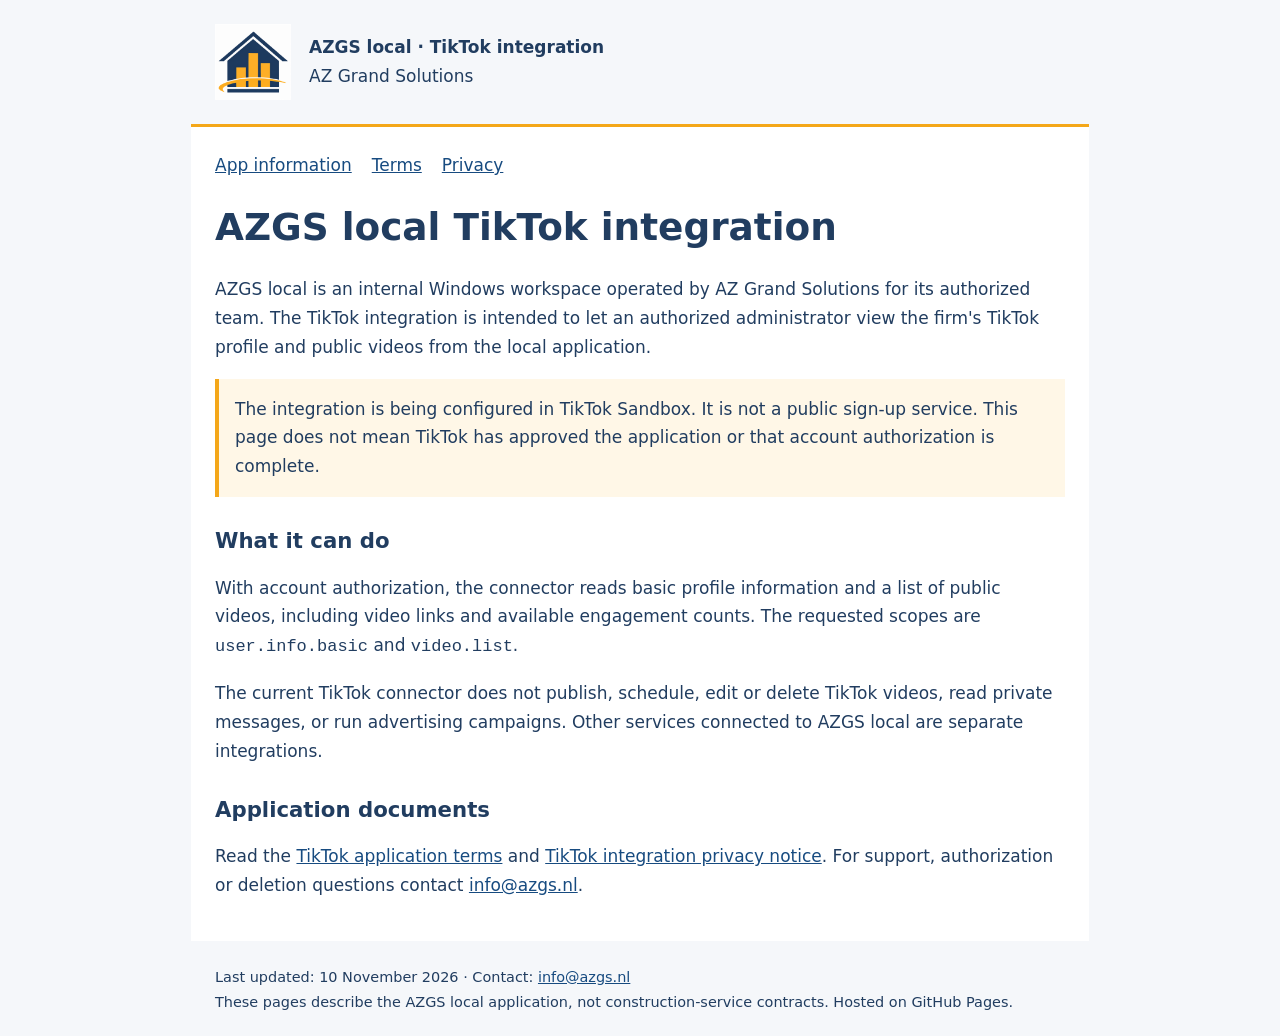
==== index.html @ 7a42319d "Add TikTok application terms and privacy pages" ====
<!doctype html><html lang="en"><head><meta charset="utf-8"><meta name="viewport" content="width=device-width,initial-scale=1"><meta name="description" content="AZGS local TikTok integration: application information, terms and privacy."><title>AZGS local TikTok integration | AZGS local TikTok</title><link rel="stylesheet" href="./assets/style.css"></head><body><header><img src="./assets/azgs-icon.png" alt="AZ Grand Solutions logo"><div><strong>AZGS local · TikTok integration</strong><br>AZ Grand Solutions</div></header><main><nav aria-label="Legal navigation"><a href="./index.html">App information</a><a href="./tiktok-terms/">Terms</a><a href="./tiktok-privacy/">Privacy</a></nav><h1>AZGS local TikTok integration</h1><p>AZGS local is an internal Windows workspace operated by AZ Grand Solutions for its authorized team. The TikTok integration is intended to let an authorized administrator view the firm's TikTok profile and public videos from the local application.</p><p class="note">The integration is being configured in TikTok Sandbox. It is not a public sign-up service. This page does not mean TikTok has approved the application or that account authorization is complete.</p><h2>What it can do</h2><p>With account authorization, the connector reads basic profile information and a list of public videos, including video links and available engagement counts. The requested scopes are <code>user.info.basic</code> and <code>video.list</code>.</p><p>The current TikTok connector does not publish, schedule, edit or delete TikTok videos, read private messages, or run advertising campaigns. Other services connected to AZGS local are separate integrations.</p><h2>Application documents</h2><p>Read the <a href="tiktok-terms/">TikTok application terms</a> and <a href="tiktok-privacy/">TikTok integration privacy notice</a>. For support, authorization or deletion questions contact <a href="mailto:info@azgs.nl">info@azgs.nl</a>.</p></main><footer>Last updated: 10 November 2026 · Contact: <a href="mailto:info@azgs.nl">info@azgs.nl</a><br>These pages describe the AZGS local application, not construction-service contracts. Hosted on GitHub Pages.</footer></body></html>
---- assets/style.css ----
:root{font:17px/1.7 system-ui,sans-serif;color:#213d60;background:#f5f7fa}body{margin:0}header,main,footer{max-width:850px;margin:auto;padding:24px}header{display:flex;align-items:center;gap:18px;border-bottom:3px solid #f4a719}header img{width:76px;height:76px}nav a{margin-right:20px}a{color:#174b80}main{background:white}h1{line-height:1.2;font-size:2.2rem}h2{line-height:1.35;margin-top:30px;font-size:1.25rem}.note{padding:16px;border-left:4px solid #f4a719;background:#fff7e7}footer{font-size:.85rem}code{overflow-wrap:anywhere}@media(max-width:540px){header,main,footer{padding:18px}h1{font-size:1.8rem}}
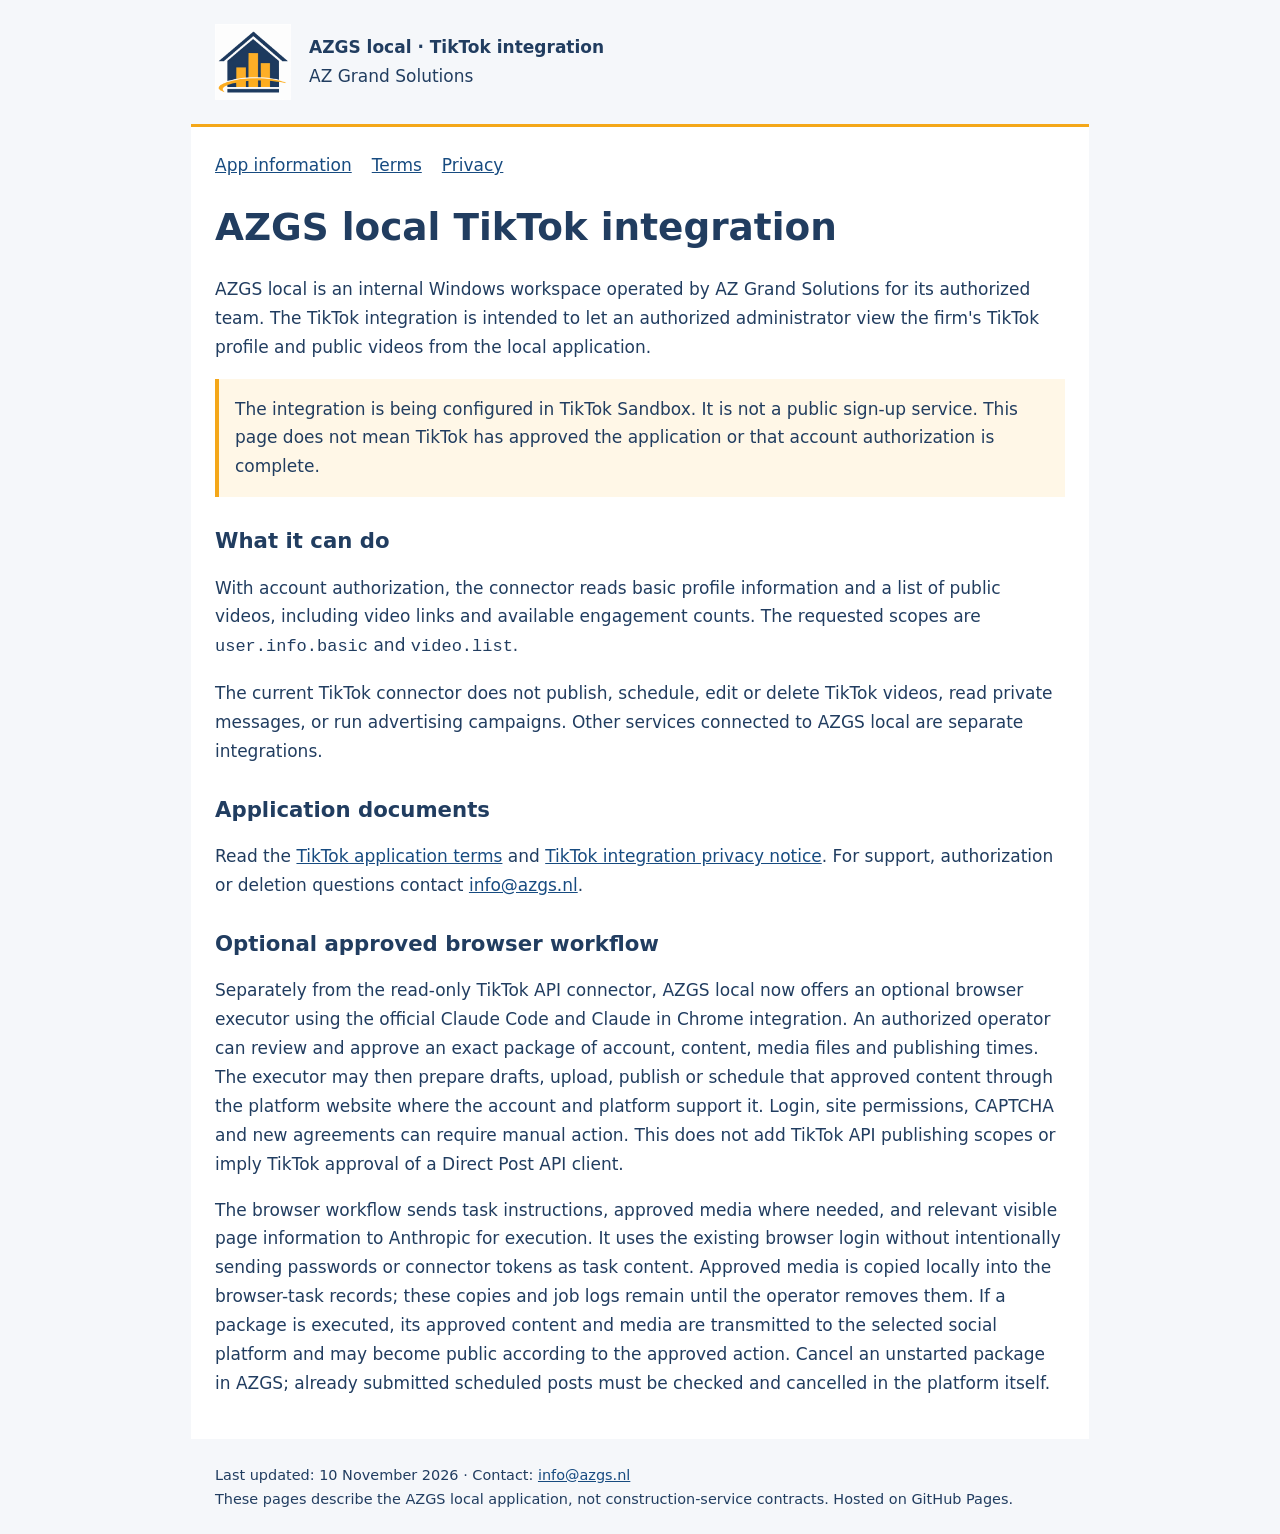
==== commit 40ffff18: "Describe approved Chrome publishing workflow" ====
--- a/index.html
+++ b/index.html
@@ -1 +1 @@
-<!doctype html><html lang="en"><head><meta charset="utf-8"><meta name="viewport" content="width=device-width,initial-scale=1"><meta name="description" content="AZGS local TikTok integration: application information, terms and privacy."><title>AZGS local TikTok integration | AZGS local TikTok</title><link rel="stylesheet" href="./assets/style.css"></head><body><header><img src="./assets/azgs-icon.png" alt="AZ Grand Solutions logo"><div><strong>AZGS local · TikTok integration</strong><br>AZ Grand Solutions</div></header><main><nav aria-label="Legal navigation"><a href="./index.html">App information</a><a href="./tiktok-terms/">Terms</a><a href="./tiktok-privacy/">Privacy</a></nav><h1>AZGS local TikTok integration</h1><p>AZGS local is an internal Windows workspace operated by AZ Grand Solutions for its authorized team. The TikTok integration is intended to let an authorized administrator view the firm's TikTok profile and public videos from the local application.</p><p class="note">The integration is being configured in TikTok Sandbox. It is not a public sign-up service. This page does not mean TikTok has approved the application or that account authorization is complete.</p><h2>What it can do</h2><p>With account authorization, the connector reads basic profile information and a list of public videos, including video links and available engagement counts. The requested scopes are <code>user.info.basic</code> and <code>video.list</code>.</p><p>The current TikTok connector does not publish, schedule, edit or delete TikTok videos, read private messages, or run advertising campaigns. Other services connected to AZGS local are separate integrations.</p><h2>Application documents</h2><p>Read the <a href="tiktok-terms/">TikTok application terms</a> and <a href="tiktok-privacy/">TikTok integration privacy notice</a>. For support, authorization or deletion questions contact <a href="mailto:info@azgs.nl">info@azgs.nl</a>.</p></main><footer>Last updated: 10 November 2026 · Contact: <a href="mailto:info@azgs.nl">info@azgs.nl</a><br>These pages describe the AZGS local application, not construction-service contracts. Hosted on GitHub Pages.</footer></body></html>+<!doctype html><html lang="en"><head><meta charset="utf-8"><meta name="viewport" content="width=device-width,initial-scale=1"><meta name="description" content="AZGS local TikTok integration: application information, terms and privacy."><title>AZGS local TikTok integration | AZGS local TikTok</title><link rel="stylesheet" href="./assets/style.css"></head><body><header><img src="./assets/azgs-icon.png" alt="AZ Grand Solutions logo"><div><strong>AZGS local · TikTok integration</strong><br>AZ Grand Solutions</div></header><main><nav aria-label="Legal navigation"><a href="./index.html">App information</a><a href="./tiktok-terms/">Terms</a><a href="./tiktok-privacy/">Privacy</a></nav><h1>AZGS local TikTok integration</h1><p>AZGS local is an internal Windows workspace operated by AZ Grand Solutions for its authorized team. The TikTok integration is intended to let an authorized administrator view the firm's TikTok profile and public videos from the local application.</p><p class="note">The integration is being configured in TikTok Sandbox. It is not a public sign-up service. This page does not mean TikTok has approved the application or that account authorization is complete.</p><h2>What it can do</h2><p>With account authorization, the connector reads basic profile information and a list of public videos, including video links and available engagement counts. The requested scopes are <code>user.info.basic</code> and <code>video.list</code>.</p><p>The current TikTok connector does not publish, schedule, edit or delete TikTok videos, read private messages, or run advertising campaigns. Other services connected to AZGS local are separate integrations.</p><h2>Application documents</h2><p>Read the <a href="tiktok-terms/">TikTok application terms</a> and <a href="tiktok-privacy/">TikTok integration privacy notice</a>. For support, authorization or deletion questions contact <a href="mailto:info@azgs.nl">info@azgs.nl</a>.</p><h2>Optional approved browser workflow</h2><p>Separately from the read-only TikTok API connector, AZGS local now offers an optional browser executor using the official Claude Code and Claude in Chrome integration. An authorized operator can review and approve an exact package of account, content, media files and publishing times. The executor may then prepare drafts, upload, publish or schedule that approved content through the platform website where the account and platform support it. Login, site permissions, CAPTCHA and new agreements can require manual action. This does not add TikTok API publishing scopes or imply TikTok approval of a Direct Post API client.</p><p>The browser workflow sends task instructions, approved media where needed, and relevant visible page information to Anthropic for execution. It uses the existing browser login without intentionally sending passwords or connector tokens as task content. Approved media is copied locally into the browser-task records; these copies and job logs remain until the operator removes them. If a package is executed, its approved content and media are transmitted to the selected social platform and may become public according to the approved action. Cancel an unstarted package in AZGS; already submitted scheduled posts must be checked and cancelled in the platform itself.</p></main><footer>Last updated: 10 November 2026 · Contact: <a href="mailto:info@azgs.nl">info@azgs.nl</a><br>These pages describe the AZGS local application, not construction-service contracts. Hosted on GitHub Pages.</footer></body></html>
